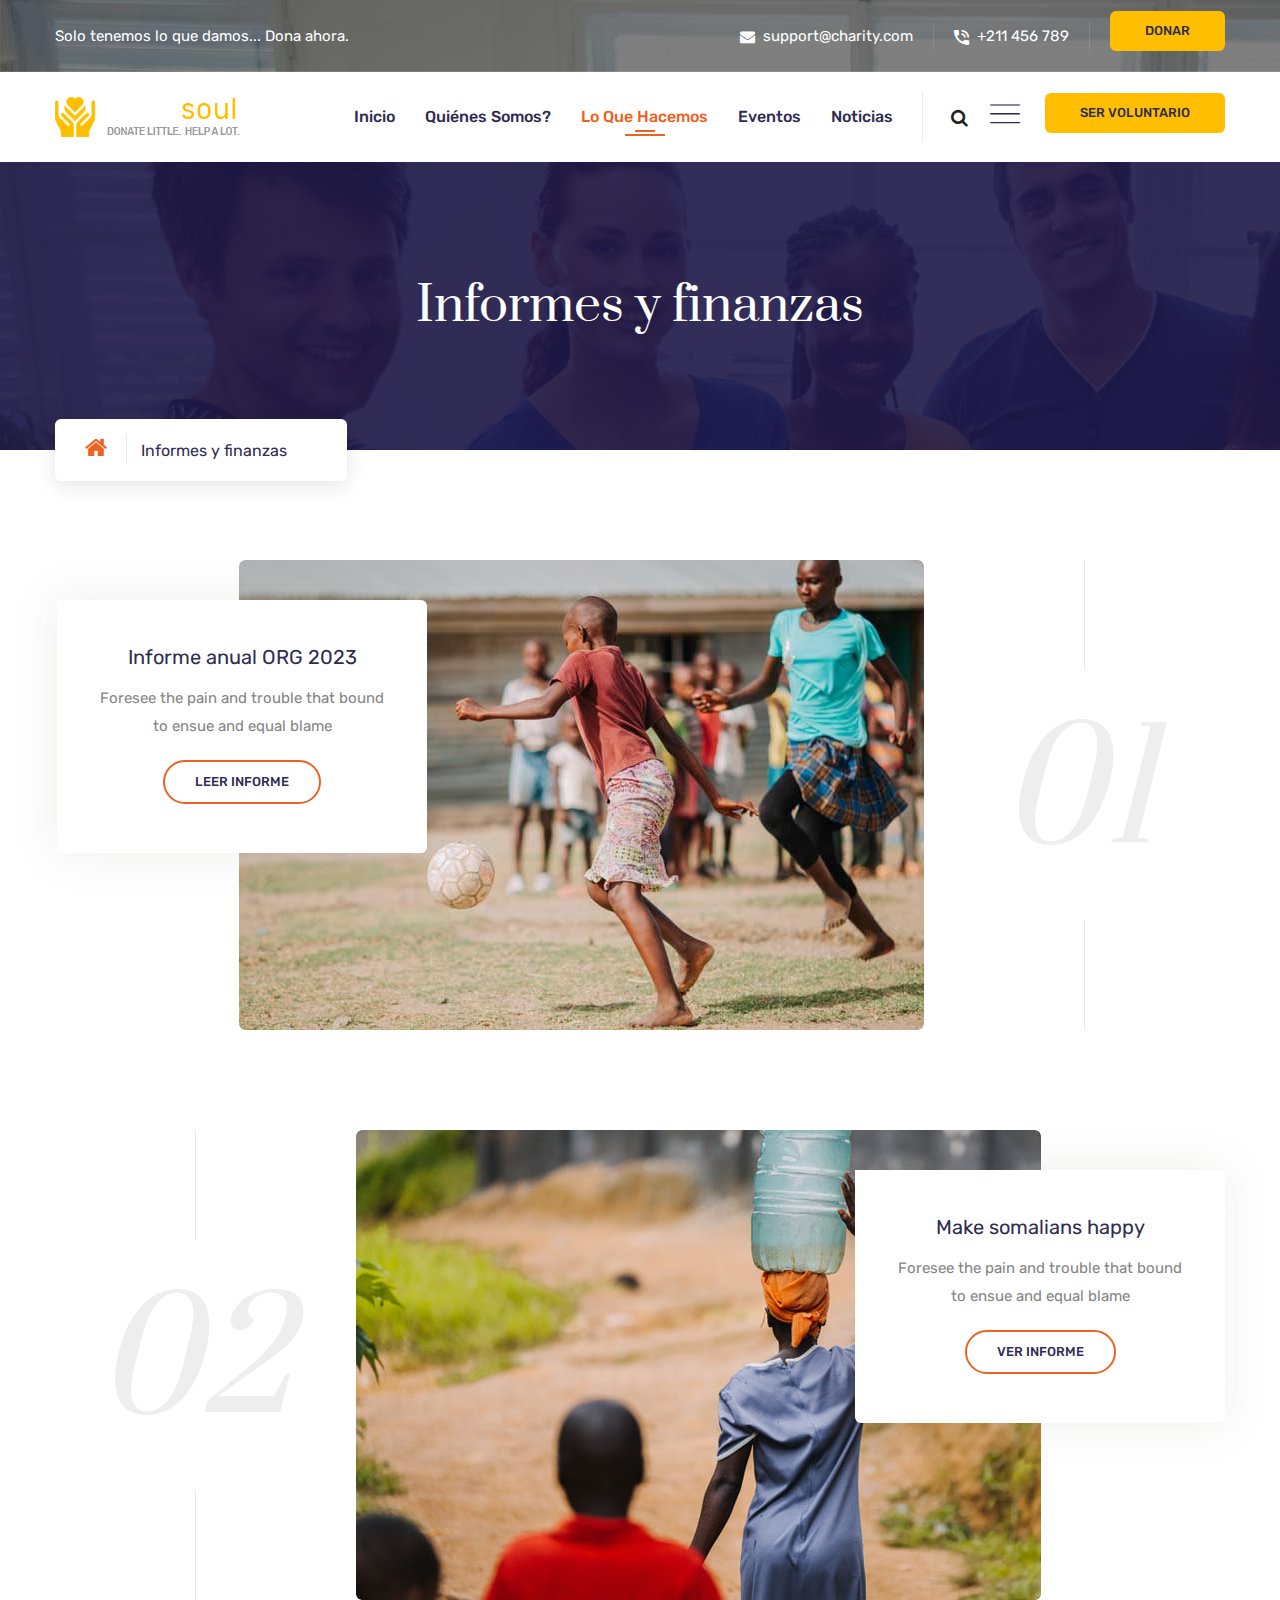
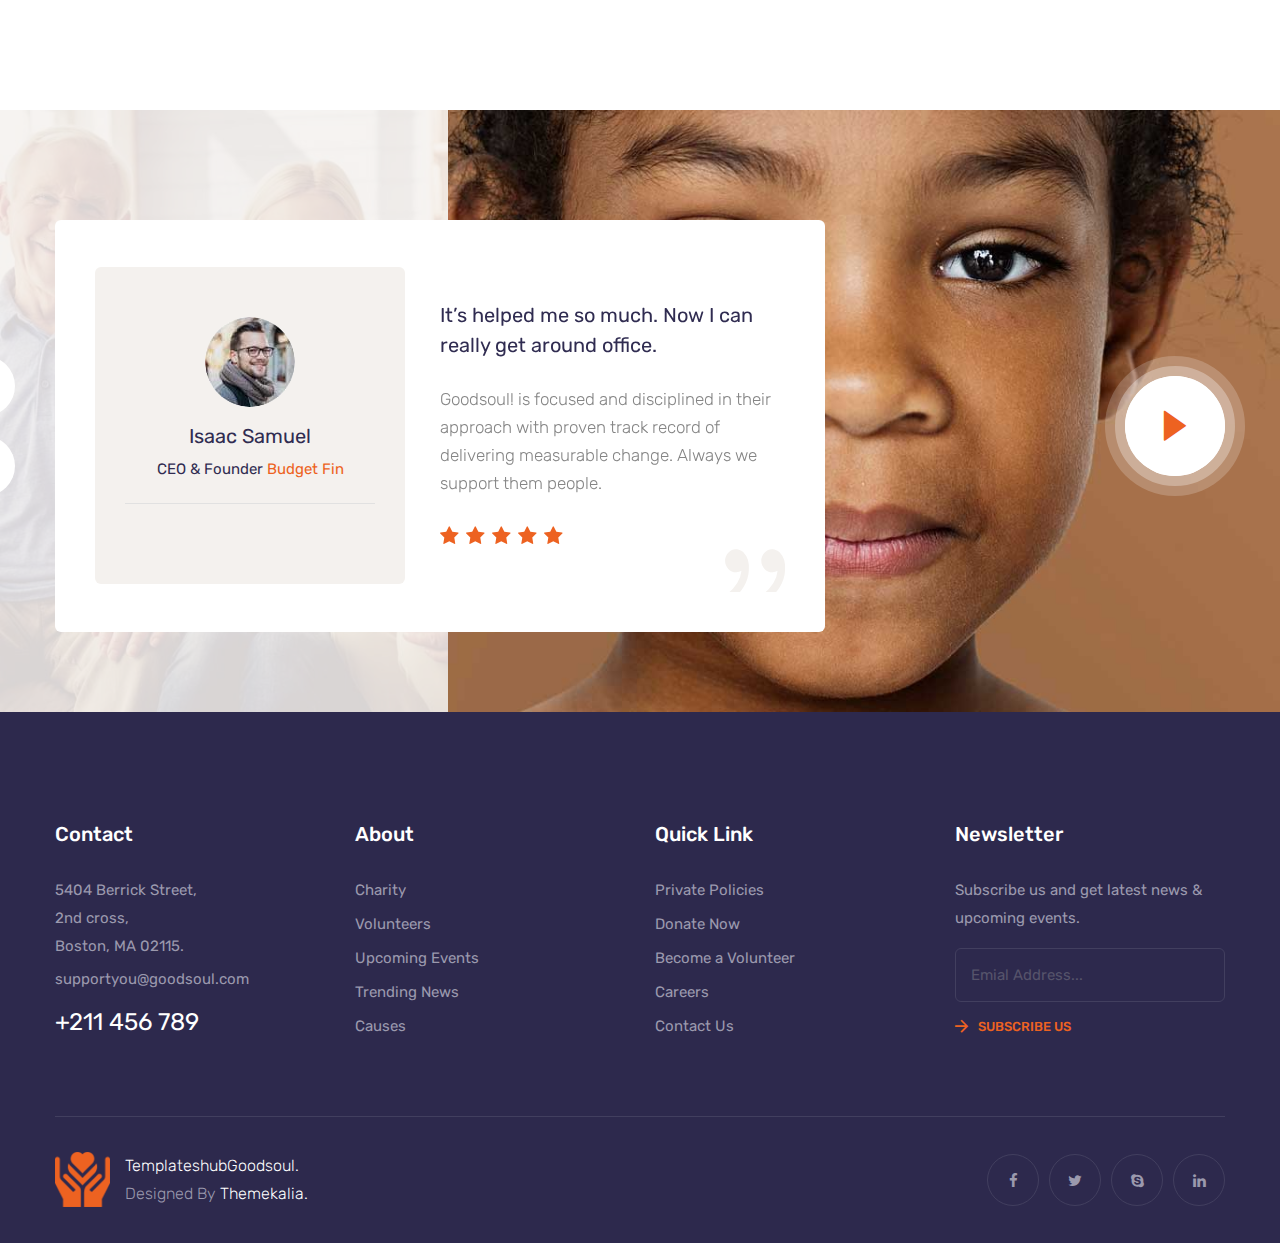
==== informes-finanzas.html @ 9482303d "Ong proyect 1commit" ====
<!DOCTYPE html>
<html lang="en">

<!-- Goodsoul_html/index-2.html  20 Nov 2019 03:27:59 GMT -->
<head>
<meta charset="utf-8">
<title>ORG: Informes y finanzas</title>

<link rel="shortcut icon" href="images/favicon-2.png" type="image/x-icon">
<link rel="icon" href="images/favicon-2.png" type="image/x-icon">

<!-- Google Fonts -->
<link href="https://fonts.googleapis.com/css?family=Prata|Rubik:300,400,500,700&amp;display=swap" rel="stylesheet">

<!-- Stylesheets -->
<link href="css/bootstrap.css" rel="stylesheet">
<link href="css/jquery-ui.css" rel="stylesheet">
<link href="css/swiper.min.css" rel="stylesheet">
<link href="css/flaticon.css" rel="stylesheet">
<link href="css/font-awesome.css" rel="stylesheet">
<link href="css/animate.css" rel="stylesheet">
<link href="css/custom-animate.css" rel="stylesheet">
<link href="css/jquery.fancybox.min.css" rel="stylesheet">
<link href="css/owl.css" rel="stylesheet">
<link href="css/style.css" rel="stylesheet">
<link href="css/responsive.css" rel="stylesheet">

<!-- Responsive -->
<meta http-equiv="X-UA-Compatible" content="IE=edge">
<meta name="viewport" content="width=device-width, initial-scale=1.0, maximum-scale=1.0, user-scalable=0">
<!--[if lt IE 9]><script src="https://cdnjs.cloudflare.com/ajax/libs/html5shiv/3.7.3/html5shiv.js"></script><![endif]-->
<!--[if lt IE 9]><script src="js/respond.js"></script><![endif]-->
</head>

<body>

    <div class="page-wrapper">
        <!-- Preloader -->
       <!--  <div class="loader-wrap">
            <div class="preloader"></div>
            <div class="layer layer-one"><span class="overlay"></span></div>
            <div class="layer layer-two"><span class="overlay"></span></div>        
            <div class="layer layer-three"><span class="overlay"></span></div>        
        </div> -->
        
        <!-- Main Header-->
        <header class="main-header" style="background-image:linear-gradient(rgba(0, 0, 0, 0.5), rgba(0, 0, 0, 0.5)),url(images/background/bg-13.jpg)">
            <!-- Top bar -->
            <div class="top-bar style-two">
                <div class="auto-container">
                    <div class="wrapper-box">
                        <div class="left-content">
                            <div class="text">Solo tenemos lo que damos...  <a href="#" class="donate-box-btn">Dona ahora.</a></div>
                        </div>
                        <div class="right-content">
                            <ul class="contact-info">
                                <li><span class="flaticon-mail"></span><a href="mailto:support@charity.com">support@charity.com</a></li>
                                <li><span class="flaticon-phone"></span><a href="tel:+211456789">+211 456 789</a></li>
                            </ul>
                            <div class="language-switcher d-none">
                                <div class="languages">
                                    <span class="current" title="English">En</span>
                                    <span class="hover">English</span>
                                    <ul>
                                    <li><a href="#">English</a></li>
                                        <li><a href="#">Hindi</a></li>
                                        <li><a href="#">Tamil</a></li>
                                        <li><a href="#">Kannada</a></li>
                                        <li><a href="#">Gujarathi</a></li>
                                    </ul>
                                </div>
                            </div>
                            <div class="link-btn">
                                <a href="#" class="theme-btn btn-style-four"><span>Donar</span></a>
                            </div>
                        </div>
                    </div>                
                </div>
            </div>
            <!--  -->
    
            <!-- Header Upper -->
            <div class="header-upper">
                <div class="auto-container">
                    <div class="wrapper-box">
                        <div class="logo-column">
                            <div class="logo-box">
                                <div class="logo"><a href="index-2.html"><img src="images/logo-2.png" alt="" title=""></a></div>
                            </div>
                        </div>
                        <div class="right-column">
                            <div class="option-wrapper">
                                <div class="nav-outer">
                                    
                                    <!-- Main Menu -->
                                    <nav class="main-menu navbar-expand-xl navbar-dark">
                                        
                                        <div class="collapse navbar-collapse">
                                            <ul class="navigation">
                                                <li class="dropdown"><a href="index.html">Inicio</a> </li>
                                                    
                                               
                                                <li class="dropdown"><a href="#">Quiénes somos?</a>
                                                    <ul>
                                                        <li><a href="nosotros.html">Sobre nosotros</a></li>
                                                        <li><a href="#equipo">Nuestro Equipo</a></li>
                                                    </ul>
                                                </li>
                                                <li class="dropdown current"><a href="#">Lo que hacemos</a>
                                                    <ul>
                                                        <style>
                                                           
                                                        </style>
                                                        <li><a href="nuestro-trabajo.html">Nuestro trabajo</a></li>
                                                        <li id="activado"><a href="informes-finanzas.html">Informes y finanzas</a></li>
                                                       
                                                    </ul>
                                                </li>
                                                <li class="dropdown"><a href="#">Eventos</a>
                                                    <ul>
                                                        <li><a href="events-1.html">Events</a></li>
                                                        <li><a href="event-details.html">Single Event</a></li>
                                                    </ul>
                                                </li>
                                                <li class="dropdown"><a href="#">Noticias</a>
                                                    
                                                </li>
                                               
                                            </ul>
                                        </div>
                                    </nav><!-- Main Menu End-->
    
                                </div>
                                <!--Search Box-->
                                <div class="search-box-outer">
                                    <div class="dropdown">
                                        <button class="search-box-btn dropdown-toggle" type="button" id="dropdownMenu3" data-toggle="dropdown" aria-haspopup="true" aria-expanded="false"><span class="fa fa-search"></span></button>
                                        <ul class="dropdown-menu pull-right search-panel" aria-labelledby="dropdownMenu3">
                                            <li class="panel-outer">
                                                <div class="form-container">
                                                    <form method="post" action="http://steelthemes.com/demo/html/Goodsoul_html/blog.html">
                                                        <div class="form-group">
                                                            <input type="search" name="field-name" value="" placeholder="Search...." required="">
                                                            <button type="submit" class="search-btn"><span class="fa fa-search"></span></button>
                                                        </div>
                                                    </form>
                                                </div>
                                            </li>
                                        </ul>
                                    </div>
                                </div>
    
                                <div class="navbar-btn-wrap">
                                    <button class="anim-menu-btn">
                                      <i class="flaticon-menu"></i>
                                    </button>
                                </div>
                                <div class="link-btn">
                                    <a href="#" class="theme-btn btn-style-four"><span>Ser voluntario</span></a>
                                </div>
                            </div>
                        </div>
                    </div>
                </div>
            </div>
            <!--End Header Upper-->
    
            <!--End Header Upper-->
            <div class="sticky-header">
                <div class="auto-container">
                    <div class="wrapper-box">
                        <div class="logo-column">
                            <div class="logo-box">
                                <div class="logo"><a href="index-2.html"><img src="images/logo.png" alt="" title=""></a></div>
                            </div>
                        </div>
                        <div class="menu-column">
                            <div class="nav-outer">
                                
                                <div class="nav-inner">
    
                                    <!-- Main Menu -->
                                    <nav class="main-menu navbar-expand-xl navbar-dark">
                                        
                                        <div class="collapse navbar-collapse">
                                            <ul class="navigation">
                                            </ul>
                                        </div>
                                    </nav><!-- Main Menu End-->
    
                                </div>
                            </div>
                        </div>
                    </div>
                </div>
            </div>
    
            <!-- Mobile Menu  -->
            <div class="mobile-menu style-one">
                <div class="menu-box">
                    <div class="logo"><a href="index-2.html"><img src="images/logo.png" alt=""></a></div>
                    <!-- Main Menu -->
                    <nav class="main-menu navbar-expand-xl navbar-dark">
                        <div class="navbar-header">
                            <!-- Toggle Button -->      
                            <button type="button" class="navbar-toggle" data-toggle="collapse" data-target="#navbarSupportedContent" aria-controls="navbarSupportedContent" aria-expanded="false" aria-label="Toggle navigation">
                                <span class="flaticon-menu"></span>
                            </button>
                        </div>
                        
                        <div class="collapse navbar-collapse" id="navbarSupportedContent">
                            <ul class="navigation">
                                
                            </ul>
                        </div>
                    </nav>
                    <!-- Main Menu End-->
                    <!--Search Box-->
                    <div class="search-box-outer">
                        <div class="dropdown">
                            <button class="search-box-btn dropdown-toggle" type="button" id="dropdownMenu4" data-toggle="dropdown" aria-haspopup="true" aria-expanded="false"><span class="fa fa-search"></span></button>
                            <ul class="dropdown-menu pull-right search-panel" aria-labelledby="dropdownMenu4">
                                <li class="panel-outer">
                                    <div class="form-container">
                                        <form method="post" action="http://steelthemes.com/demo/html/Goodsoul_html/blog.html">
                                            <div class="form-group">
                                                <input type="search" name="field-name" value="" placeholder="Search...." required="">
                                                <button type="submit" class="search-btn"><span class="fa fa-search"></span></button>
                                            </div>
                                        </form>
                                    </div>
                                </li>
                            </ul>
                        </div>
                    </div>
                </div>     
                    
            </div>
            <!-- End Mobile Menu -->
    
            <div class="nav-overlay">
                <div class="cursor"></div>
                <div class="cursor-follower"></div>
            </div>
        </header>
        <!-- End Main Header -->
     
        <!-- Hidden Sidebar -->
        <section class="hidden-sidebar close-sidebar">
            <div class="wrapper-box">
                <div class="hidden-sidebar-close"><span class="flaticon-cross"></span></div>
                <div class="logo"><a href="#"><img src="images/logo.png" alt=""></a></div>
                <div class="content">
                    <div class="about-widget-four sidebar-widget">
                        <h3>To improve learning environment in primary schools</h3>
                        <div class="text">We denounce with righteous indignation and dislike men who we are to beguiled demoralized by the charms of pleasures that moment, so we blinded desires, that they indignations.</div>
                    </div>
                    <!-- News Widget -->
                    <div class="news-widget-two sidebar-widget">
                        <div class="widget-title">News & Updates</div>
                        <div class="post-wrapper">
                            <div class="image"><a href="blog-details.html"><img src="images/resource/post-thumb-1.jpg" alt=""></a></div>
                            <div class="category">LIFE SAVING</div>
                            <h4><a href="blog-details.html">Goodsoul partners with lafarge on national literacy competition</a></h4>
                        </div>
                        <div class="post-wrapper">
                            <div class="image"><a href="blog-details.html"><img src="images/resource/post-thumb-2.jpg" alt=""></a></div>
                            <div class="category">Education</div>
                            <h4><a href="blog-details.html">Goodsoul improves education infrastructure</a></h4>
                        </div>
                    </div>
                    <!-- Newsletter Widget -->
                    <div class="newsletter-widget-two">
                        <div class="widget-title">Newsletter Subscription</div>
                        <form action="#">
                            <input type="email" placeholder="Enter Email Address">
                            <button class="theme-btn btn-style-one w-100"><i class="flaticon-next"></i><span>Subscribe Us</span></button>
                        </form>
                    </div>
                </div>
            </div>
        </section>
    
        <!-- Page Title -->
        <section class="page-title" style="background-image:url(images/background/bg-13.jpg)">
            <div class="auto-container">
                <div class="content-box">
                    <h1>Informes y finanzas</h1>
                    <ul class="bread-crumb">
                        <li><a class="home" href="index-2.html"><span class="fa fa-home"></span></a></li>
                        <li>Informes y finanzas</li>
                    </ul>
                </div>
            </div>
        </section>
            <!-- About Section -->
         
   
       
       <!-- Causes Section Three -->
       <section class="causes-section-three style-two">
        <div class="auto-container">
            <div class="wrapper-box">
                <!-- Cause Block three -->
                <div class="cause-block-three style-two">
                    <div class="inner-box">
                        <div class="image">
                            <img src="images/resource/cause-7.jpg" alt="">
                        </div>
                        <div class="content-wrapper">
                            <!--Progress Levels-->
                            
                            <div class="content">
                                <h4><a href="cause-details.html">Informe anual ORG 2023</a></h4>
                                <div class="text">Foresee the pain and trouble that bound <br>to ensue and equal blame </div>
                                <div class="donate-btn"><a href="#" class="theme-btn btn-style-eight donate-box-btn"><span>Leer informe</span></a></div>
                            </div>
                        </div>
                    </div>
                </div>
               
                <!-- Cause Block three -->
                <div class="cause-block-three style-two">
                    <div class="inner-box">
                        <div class="image">
                            <img src="images/resource/cause-17.jpg" alt="">
                        </div>
                        <div class="content-wrapper">
                            <!--Progress Levels-->
                           
                            <div class="content">
                                <h4><a href="cause-details.html">Make somalians happy</a></h4>
                                <div class="text">Foresee the pain and trouble that bound <br>to ensue and equal blame </div>
                                
                                <div class="donate-btn"><a href="#" class="theme-btn btn-style-eight donate-box-btn"><span>Ver informe</span></a></div>
                            </div>
                        </div>
                    </div>
                </div>
            </div>
        </div>
    </section>

    <!-- Testimonial Section -->
    <section class="testimonial-section style-two">
        <div class="sec-bg-one" style="background-image: url(images/background/bg-6.jpg);"></div>
        <div class="sec-bg-two" style="background-image: url(images/background/bg-4.jpg);"></div>
        <div class="auto-container">
            <div class="row align-items-lg-center justify-content-lg-between">
                <div class="col-lg-8">
                    <div class="testimonial-carousel-wrapper">
                        <div class="single-item-carousel owl-carousel owl-theme">
                            <div class="testimonial-block-one style-two">
                                <div class="inner-box">
                                    <div class="author-box">
                                        <div class="author-info">
                                            <div class="image"><img src="images/resource/client-thumb-1.jpg" alt=""></div>
                                            <div class="author-title">Isaac Samuel</div>
                                            <div class="designation">CEO & Founder <a href="#">Budget Fin</a></div>
                                            <div class="logo"><img src="images/clients/client-6.html" alt=""></div>
                                        </div>                                            
                                    </div>
                                    <div class="content-box">
                                        <h4>It’s helped me so much. Now I can <br>really get around office.</h4>
                                        <div class="text">Goodsoul! is focused and disciplined in their approach with proven track record of delivering measurable change. Always we support them people.</div>
                                        <div class="rating">
                                            <a href="#"><span class="fa fa-star"></span></a>
                                            <a href="#"><span class="fa fa-star"></span></a>
                                            <a href="#"><span class="fa fa-star"></span></a>
                                            <a href="#"><span class="fa fa-star"></span></a>
                                            <a href="#"><span class="fa fa-star"></span></a>
                                        </div>
                                        <div class="quote"><span class="flaticon-quote"></span></div>
                                    </div>
                                </div>
                            </div>
                            <div class="testimonial-block-one style-two">
                                <div class="inner-box">
                                    <div class="author-box">
                                        <div class="author-info">
                                            <div class="image"><img src="images/resource/client-thumb-1.jpg" alt=""></div>
                                            <div class="author-title">Isaac Samuel</div>
                                            <div class="designation">CEO & Founder <a href="#">Budget Fin</a></div>
                                            <div class="logo"><img src="images/clients/client-6.html" alt=""></div>
                                        </div>
                                    </div>
                                    <div class="content-box">
                                        <h4>It’s helped me so much. Now I can <br>really get around office.</h4>
                                        <div class="text">Goodsoul! is focused and disciplined in their approach with proven track record of delivering measurable change. Always we support them people.</div>
                                        <div class="rating">
                                            <a href="#"><span class="fa fa-star"></span></a>
                                            <a href="#"><span class="fa fa-star"></span></a>
                                            <a href="#"><span class="fa fa-star"></span></a>
                                            <a href="#"><span class="fa fa-star"></span></a>
                                            <a href="#"><span class="fa fa-star"></span></a>
                                        </div>
                                        <div class="quote"><span class="flaticon-quote"></span></div>
                                    </div>
                                </div>
                            </div>
                        </div> 
                    </div>                    
                </div>
                <div class="col-lg-4">
                    <div class="default-video-box style-two">
                        <a href="https://www.youtube.com/watch?v=nfP5N9Yc72A&amp;t=28s" class="overlay-link lightbox-image video-fancybox ripple"><span class="flaticon-multimedia-1"></span></a>
                    </div>
                </div>
            </div>
        </div>
    </section>
    
   
    
       
       
    
        
    
        <!-- Main Footer -->
        <footer class="main-footer">
            <div class="auto-container">
                <div class="widget-wrapper">
                    <div class="row">
                        <!-- Contact Widget -->
                        <div class="col-lg-3 col-md-6 contact-widget footer-widget">
                            <h4 class="widget-title">Contact</h4>
                            <ul>
                                <li>5404 Berrick Street, <br> 2nd cross, <br>Boston, MA 02115.</li>
                                <li><a href="mailto:support@goodsoul.com">supportyou@goodsoul.com </a></li>
                            </ul>   
                            <h3><a href="tel:+211456789">+211 456 789</a></h3>                 
                        </div>
                        <!-- About Widget -->
                        <div class="col-lg-3 col-md-6 about-widget footer-widget">
                            <h4 class="widget-title">About</h4>
                            <ul>
                                <li><a href="#">Charity</a></li>
                                <li><a href="#">Volunteers</a></li>
                                <li><a href="#">Upcoming Events</a></li>
                                <li><a href="#">Trending News</a></li>
                                <li><a href="#">Causes</a></li>
                            </ul>                
                        </div>
                        <!-- Link Widget -->
                        <div class="col-lg-3 col-md-6 link-widget footer-widget">
                            <h4 class="widget-title">Quick Link</h4>
                            <ul>
                                <li><a href="#">Private Policies</a></li>
                                <li><a href="#">Donate Now</a></li>
                                <li><a href="#">Become a Volunteer</a></li>
                                <li><a href="#">Careers</a></li>
                                <li><a href="#">Contact Us</a></li>
                            </ul>               
                        </div>
                        <!-- Newsletter Widget -->
                        <div class="col-lg-3 col-md-6 newsletter-widget footer-widget">
                            <h4 class="widget-title">Newsletter</h4>
                            <div class="text">Subscribe us and get latest news & <br>upcoming events.</div>
                            <form action="#">
                                <input type="email" placeholder="Emial Address...">
                                <button class="submin-btn"><span class="flaticon-next"></span>Subscribe Us</button>
                            </form>
                        </div>
                    </div>
                </div>                
                <div class="footer-bottom">
                    <div class="left-content">
                        <div class="icon"><img src="images/resource/logo-icon.png" alt=""></div>
                        <div class="copyright-text"><a href="templateshub.net">Templateshub</a><a href="#">Goodsoul.</a> <br>Designed By <a href="#">Themekalia.</a></div>
                    </div>
                    <div class="right-content">
                        <ul class="social-icon-three">
                            <li><a href="#"><span class="fa fa-facebook"></span></a></li>
                            <li><a href="#"><span class="fa fa-twitter"></span></a></li>
                            <li><a href="#"><span class="fa fa-skype"></span></a></li>
                            <li><a href="#"><span class="fa fa-linkedin"></span></a></li>
                        </ul>
                    </div>
                </div>
            </div>
        </footer>
    
        <!--Scroll to top-->
        <div class="scroll-to-top scroll-to-target" data-target="html"><span class="icon flaticon-arrow"></span></div>
    
        <div id="donate-popup" class="donate-popup">
            
            <div class="popup-overlay"></div>
    
            <div class="donate-form-area">
                <div class="donate-form-wrapper">
                    <div class="close-donate theme-btn"><span class="flaticon-close"></span></div>
                    <div class="sec-title text-center">
                        <h1>Donate us to achive our goal</h1>
                        <div class="text">Beguiled and demoralized by the charms of pleasure of the moment, so by desire, <br>that they cannot foresee.</div>
                    </div>
    
                    <form  action="#" class="donate-form default-form">
                        <ul class="chicklet-list clearfix">
                            <li>
                                <input type="radio" id="donate-amount-1" name="donate-amount" />
                                <label for="donate-amount-1" data-amount="10" >$10</label>
                            </li>
                            <li>
                                <input type="radio" id="donate-amount-2" name="donate-amount" checked="checked" />
                                <label for="donate-amount-2" data-amount="20">$20</label>
                            </li>
                            <li>
                                <input type="radio" id="donate-amount-3" name="donate-amount" />
                                <label for="donate-amount-3" data-amount="50">$50</label>
                            </li>
                            <li>
                                <input type="radio" id="donate-amount-4" name="donate-amount" />
                                <label for="donate-amount-4" data-amount="100">$100</label>
                            </li>
                            <li class="other-amount">
                                <div class="input-container" data-message="Every dollar you donate helps end hunger."><input type="text" id="other-amount" placeholder="Other Amount"  />
                                </div>
                            </li>
                        </ul>
    
                        <h3>Donor Information</h3>
    
                        <div class="contact-form">
                            <div class="row clearfix">
                                <div class="col-md-6 col-sm-6 col-xs-12">
                                    <div class="form-group">
                                        <input type="text" name="fname" placeholder="Full Name">
                                    </div>
                                </div>
                                <div class="col-md-6 col-sm-6 col-xs-12">
                                    <div class="form-group">
                                        <input type="text" name="fname" placeholder="Email Address">
                                    </div>
                                </div>
                                <div class="col-md-6 col-sm-6 col-xs-12">
                                    <div class="form-group">
                                        <input type="text" name="fname" placeholder="Contact">
                                    </div>
                                </div>
                                <div class="col-md-6 col-sm-6 col-xs-12">
                                    <div class="form-group">
                                        <select class="filters-selec form-controlt selectmenu" name="form_subject">
                                            <option value="*">Payment Via</option>
                                            <option value=".category-1">Cash</option>
                                            <option value=".category-2">Card</option>
                                            <option value=".category-2">Bank Transfer</option>
                                            <option value=".category-2">Other</option>
                                        </select>
                                    </div>
                                </div>
                                <div class="col-md-12 col-sm-12 col-xs-12">
                                    <div class="form-group d-flex align-items-center justify-content-between">
                                        <button class="theme-btn btn-style-one" type="submit"><span>Donate Now</span></button>
                                        <div class="checkbox">
                                            <label>
                                                <input type="checkbox">
                                                <span>I would like to donate automatically repeat each month</span>
                                            </label>
                                        </div>
                                    </div>
                                </div>  
    
                            </div>
                        </div>
                    </form>
                </div>
                    
            </div>
        </div>
    
    </div>
    <!--End pagewrapper-->



<!-- JS -->
<script src="js/jquery.js"></script>
<script src="js/popper.min.js"></script>
<script src="js/bootstrap.min.js"></script>
<script src="js/TweenMax.min.js"></script>
<script src="js/wow.js"></script>
<script src="js/owl.js"></script>
<script src="js/appear.js"></script>
<script src="js/swiper.min.js"></script>
<script src="js/jquery.fancybox.js"></script>
<script src="js/menu-nav-btn.js"></script>
<script src="js/jquery-ui.js"></script>
<script src="js/jquery.countdown.min.js"></script>
<!-- Custom JS -->
<script src="js/script.js"></script>

</body>

<!-- Goodsoul_html/index-2.html  20 Nov 2019 03:28:36 GMT -->
</html>
---- css/flaticon.css ----
/*
  	Flaticon icon font: Flaticon
  	Creation date: 23/10/2019 06:52
  	*/

@font-face {
  font-family: "Flaticon";
  src: url("../fonts/Flaticon.eot");
  src: url("../fonts/Flaticond41d.eot?#iefix") format("embedded-opentype"),
       url("../fonts/Flaticon.woff2") format("woff2"),
       url("../fonts/Flaticon.woff") format("woff"),
       url("../fonts/Flaticon.ttf") format("truetype"),
       url("../fonts/Flaticon.svg#Flaticon") format("svg");
  font-weight: normal;
  font-style: normal;
}

@media screen and (-webkit-min-device-pixel-ratio:0) {
  @font-face {
    font-family: "Flaticon";
    src: url("../fonts/Flaticon.svg#Flaticon") format("svg");
  }
}

[class^="flaticon-"]:before, [class*=" flaticon-"]:before,
[class^="flaticon-"]:after, [class*=" flaticon-"]:after {   
  font-family: Flaticon;
  font-style: normal;
}

.flaticon-devil:before { content: "\f100"; }
.flaticon-mail:before { content: "\f101"; }
.flaticon-phone:before { content: "\f102"; }
.flaticon-menu:before { content: "\f103"; }
.flaticon-multimedia:before { content: "\f104"; }
.flaticon-next:before { content: "\f105"; }
.flaticon-heart:before { content: "\f106"; }
.flaticon-fruit:before { content: "\f107"; }
.flaticon-reward:before { content: "\f108"; }
.flaticon-shield:before { content: "\f109"; }
.flaticon-point:before { content: "\f10a"; }
.flaticon-eye:before { content: "\f10b"; }
.flaticon-comment:before { content: "\f10c"; }
.flaticon-arrow:before { content: "\f10d"; }
.flaticon-menu-1:before { content: "\f10e"; }
.flaticon-maid:before { content: "\f10f"; }
.flaticon-multimedia-1:before { content: "\f110"; }
.flaticon-clock:before { content: "\f111"; }
.flaticon-love:before { content: "\f112"; }
.flaticon-login:before { content: "\f113"; }
.flaticon-user:before { content: "\f114"; }
.flaticon-tattoo:before { content: "\f115"; }
.flaticon-for-sale-1:before { content: "\f116"; }
.flaticon-world:before { content: "\f117"; }
.flaticon-hands-and-gestures:before { content: "\f118"; }
.flaticon-tick:before { content: "\f119"; }
.flaticon-phone-1:before { content: "\f11a"; }
.flaticon-heart-1:before { content: "\f11b"; }
.flaticon-refresh:before { content: "\f11c"; }
.flaticon-search:before { content: "\f11d"; }
.flaticon-arrow-1:before { content: "\f11e"; }
.flaticon-lgtb-1:before { content: "\f11f"; }
.flaticon-money-1:before { content: "\f120"; }
.flaticon-pin:before { content: "\f121"; }
.flaticon-heart-2:before { content: "\f122"; }
.flaticon-comment-1:before { content: "\f123"; }
.flaticon-folder:before { content: "\f124"; }
.flaticon-logo:before { content: "\f125"; }
.flaticon-minus:before { content: "\f126"; }
.flaticon-europe:before { content: "\f127"; }
.flaticon-arrow-2:before { content: "\f128"; }
.flaticon-ecology-and-environment:before { content: "\f129"; }
.flaticon-more:before { content: "\f12a"; }
.flaticon-link:before { content: "\f12b"; }
.flaticon-more-1:before { content: "\f12c"; }
.flaticon-user-1:before { content: "\f12d"; }
.flaticon-avatar:before { content: "\f12e"; }
.flaticon-search-1:before { content: "\f12f"; }
.flaticon-bag:before { content: "\f130"; }
.flaticon-next-1:before { content: "\f131"; }
.flaticon-book:before { content: "\f132"; }
.flaticon-share:before { content: "\f133"; }
.flaticon-quote:before { content: "\f134"; }
.flaticon-plus:before { content: "\f135"; }
.flaticon-close:before { content: "\f136"; }
.flaticon-cross:before { content: "\f137"; }
.flaticon-shop-1:before { content: "\f138"; }
.flaticon-check:before { content: "\f139"; }
.flaticon-cancel:before { content: "\f13a"; }
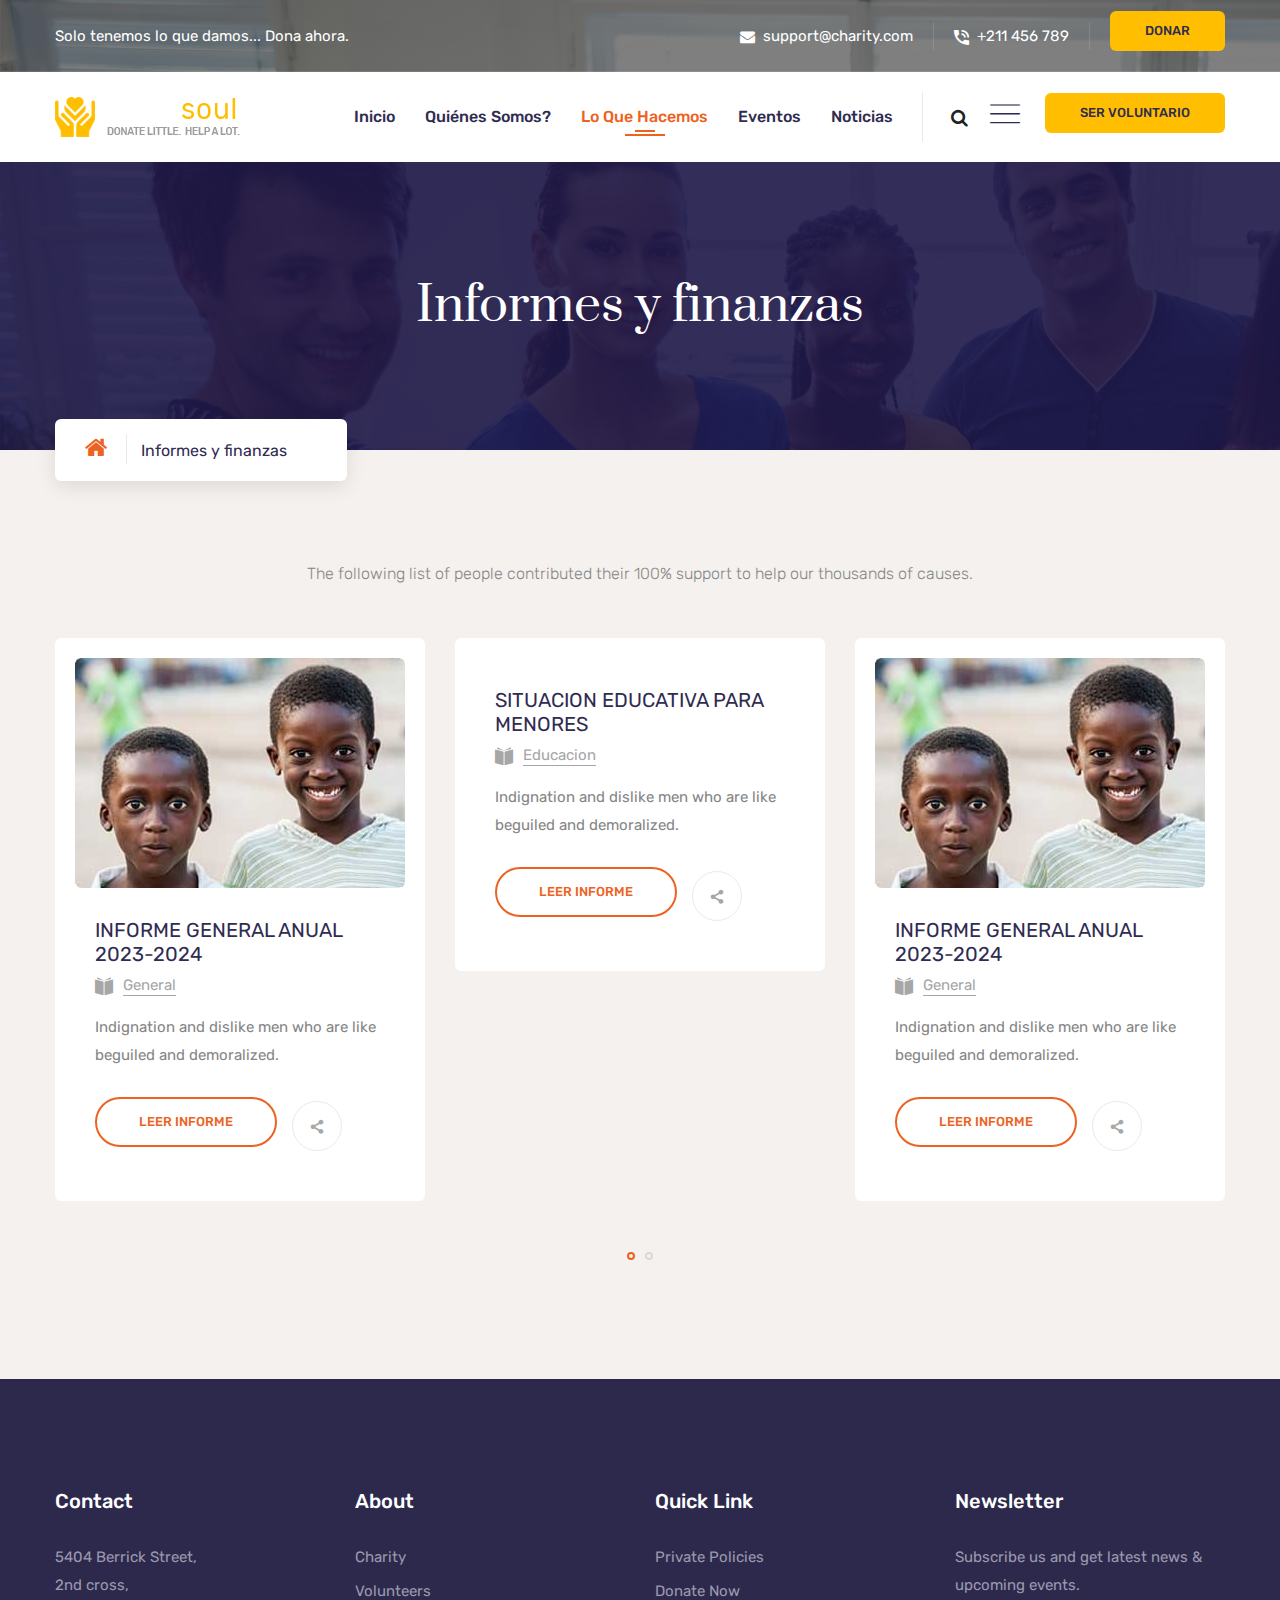
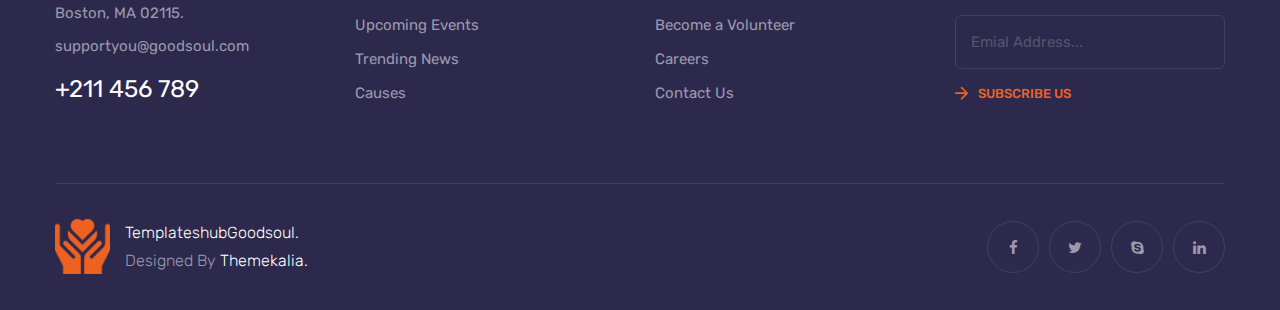
==== commit 0d73e57a: "segunda actualizacion" ====
--- a/informes-finanzas.html
+++ b/informes-finanzas.html
@@ -113,7 +113,7 @@
                                                         </style>
                                                         <li><a href="nuestro-trabajo.html">Nuestro trabajo</a></li>
                                                         <li id="activado"><a href="informes-finanzas.html">Informes y finanzas</a></li>
-                                                       
+                                                        <li id="activado"><a href="historias.html">Historias</a></li>
                                                     </ul>
                                                 </li>
                                                 <li class="dropdown"><a href="#">Eventos</a>
@@ -295,120 +295,122 @@
         </section>
             <!-- About Section -->
          
-   
-       
-       <!-- Causes Section Three -->
-       <section class="causes-section-three style-two">
+    <!-- Causes Section -->
+    <section class="causes-section style-two">
         <div class="auto-container">
-            <div class="wrapper-box">
-                <!-- Cause Block three -->
-                <div class="cause-block-three style-two">
-                    <div class="inner-box">
-                        <div class="image">
-                            <img src="images/resource/cause-7.jpg" alt="">
-                        </div>
-                        <div class="content-wrapper">
-                            <!--Progress Levels-->
-                            
-                            <div class="content">
-                                <h4><a href="cause-details.html">Informe anual ORG 2023</a></h4>
-                                <div class="text">Foresee the pain and trouble that bound <br>to ensue and equal blame </div>
-                                <div class="donate-btn"><a href="#" class="theme-btn btn-style-eight donate-box-btn"><span>Leer informe</span></a></div>
-                            </div>
-                        </div>
-                    </div>
-                </div>
+            <div class="sec-title text-center">
                
-                <!-- Cause Block three -->
-                <div class="cause-block-three style-two">
-                    <div class="inner-box">
-                        <div class="image">
-                            <img src="images/resource/cause-17.jpg" alt="">
-                        </div>
-                        <div class="content-wrapper">
-                            <!--Progress Levels-->
-                           
-                            <div class="content">
-                                <h4><a href="cause-details.html">Make somalians happy</a></h4>
-                                <div class="text">Foresee the pain and trouble that bound <br>to ensue and equal blame </div>
-                                
-                                <div class="donate-btn"><a href="#" class="theme-btn btn-style-eight donate-box-btn"><span>Ver informe</span></a></div>
-                            </div>
-                        </div>
-                    </div>
-                </div>
+                <div class="text">The following  list of people contributed their 100%  support to help our thousands of causes.</div>
+            </div>
+            <div class="cause-carousel-wrapper">
+                <div class="cause-carousel owl-theme owl-carousel owl-dot-style-one owl-nav-none">
+                    <!-- Cause Block One -->
+                    <div class="cause-block-one">
+                        <div class="inner-box">
+                            <div class="image"><a href="cause-details.html"><img src="images/resource/cause-1.jpg" alt=""></a></div>
+                            <div class="lower-content">
+                                <h4><a href="cause-details.html">INFORME GENERAL ANUAL 2023-2024</a></h4>
+                                <div class="category"><a href="#"><span class="flaticon-book"></span>General</a></div>
+                                <div class="text">Indignation and dislike men who are like  beguiled and demoralized.</div>
+                               
+                               
+                              
+                                <div class="bottom-content">
+                                    <div class="link-btn"><a href="cause-details.html" class="theme-btn btn-style-one donate-box-btn"><span>Leer informe</span></a></div>
+                                    <div class="share-icon post-share-icon">
+                                        <div class="share-btn"><i class="flaticon-share"></i></div>
+                                        <ul>
+                                            <li><a href="#"><span class="fa fa-facebook"></span></a></li>
+                                            <li><a href="#"><span class="fa fa-google-plus"></span></a></li>
+                                        </ul>
+                                    </div>
+                                </div>
+                            </div>
+                        </div>
+                    </div>
+                    <!-- Cause Block One -->
+                    <div class="cause-block-one">
+                        <div class="inner-box">
+                            <div class="image"><a href="cause-details.html">
+                                <img src="https://images.pexels.com/photos/4587189/pexels-photo-4587189.jpeg?auto=compress&cs=tinysrgb&w=1260&h=750&dpr=1" alt=""></a></div>
+                            <div class="lower-content">
+                                <h4><a href="cause-details.html">SITUACION EDUCATIVA PARA MENORES</a></h4>
+                                <div class="category"><a href="#"><span class="flaticon-book"></span>Educacion</a></div>
+                                <div class="text">Indignation and dislike men who are like  beguiled and demoralized.</div>
+                               
+                               
+                              
+                                <div class="bottom-content">
+                                    <div class="link-btn"><a href="cause-details.html" class="theme-btn btn-style-one donate-box-btn"><span>Leer informe</span></a></div>
+                                    <div class="share-icon post-share-icon">
+                                        <div class="share-btn"><i class="flaticon-share"></i></div>
+                                        <ul>
+                                            <li><a href="#"><span class="fa fa-facebook"></span></a></li>
+                                            <li><a href="#"><span class="fa fa-google-plus"></span></a></li>
+                                        </ul>
+                                    </div>
+                                </div>
+                            </div>
+                        </div>
+                    </div>
+                     <!-- Cause Block One -->
+                    <div class="cause-block-one">
+                        <div class="inner-box">
+                            <div class="image"><a href="cause-details.html"><img src="images/resource/cause-1.jpg" alt=""></a></div>
+                            <div class="lower-content">
+                                <h4><a href="cause-details.html">INFORME GENERAL ANUAL 2023-2024</a></h4>
+                                <div class="category"><a href="#"><span class="flaticon-book"></span>General</a></div>
+                                <div class="text">Indignation and dislike men who are like  beguiled and demoralized.</div>
+                               
+                               
+                              
+                                <div class="bottom-content">
+                                    <div class="link-btn"><a href="cause-details.html" class="theme-btn btn-style-one donate-box-btn"><span>Leer informe</span></a></div>
+                                    <div class="share-icon post-share-icon">
+                                        <div class="share-btn"><i class="flaticon-share"></i></div>
+                                        <ul>
+                                            <li><a href="#"><span class="fa fa-facebook"></span></a></li>
+                                            <li><a href="#"><span class="fa fa-google-plus"></span></a></li>
+                                        </ul>
+                                    </div>
+                                </div>
+                            </div>
+                        </div>
+                    </div>
+                    <!-- Cause Block One -->
+                    <div class="cause-block-one">
+                        <div class="inner-box">
+                            <div class="image"><a href="cause-details.html">
+                                <img src="https://img.freepik.com/foto-gratis/oso-peluche-sostenido-mano-campana-benefica_53876-129018.jpg?w=996&t=st=1675678083~exp=1675678683~hmac=fa5bdc8ebaf6522e19aa53572c796f5be4e12d1326e889a57eec83b967af51f4" alt=""></a></div>
+                            <div class="lower-content">
+                                <h4><a href="cause-details.html">SITUACION DE NIÑOS HUERFANOS</a></h4>
+                                <div class="category"><a href="#"><span class="flaticon-book"></span>Niños</a></div>
+                                <div class="text">Indignation and dislike men who are like  beguiled and demoralized.</div>
+                               
+                               
+                              
+                                <div class="bottom-content">
+                                    <div class="link-btn"><a href="cause-details.html" class="theme-btn btn-style-one donate-box-btn"><span>Leer informe</span></a></div>
+                                    <div class="share-icon post-share-icon">
+                                        <div class="share-btn"><i class="flaticon-share"></i></div>
+                                        <ul>
+                                            <li><a href="#"><span class="fa fa-facebook"></span></a></li>
+                                            <li><a href="#"><span class="fa fa-google-plus"></span></a></li>
+                                        </ul>
+                                    </div>
+                                </div>
+                            </div>
+                        </div>
+                    </div>
+                    
+                </div>                
             </div>
         </div>
     </section>
-
-    <!-- Testimonial Section -->
-    <section class="testimonial-section style-two">
-        <div class="sec-bg-one" style="background-image: url(images/background/bg-6.jpg);"></div>
-        <div class="sec-bg-two" style="background-image: url(images/background/bg-4.jpg);"></div>
-        <div class="auto-container">
-            <div class="row align-items-lg-center justify-content-lg-between">
-                <div class="col-lg-8">
-                    <div class="testimonial-carousel-wrapper">
-                        <div class="single-item-carousel owl-carousel owl-theme">
-                            <div class="testimonial-block-one style-two">
-                                <div class="inner-box">
-                                    <div class="author-box">
-                                        <div class="author-info">
-                                            <div class="image"><img src="images/resource/client-thumb-1.jpg" alt=""></div>
-                                            <div class="author-title">Isaac Samuel</div>
-                                            <div class="designation">CEO & Founder <a href="#">Budget Fin</a></div>
-                                            <div class="logo"><img src="images/clients/client-6.html" alt=""></div>
-                                        </div>                                            
-                                    </div>
-                                    <div class="content-box">
-                                        <h4>It’s helped me so much. Now I can <br>really get around office.</h4>
-                                        <div class="text">Goodsoul! is focused and disciplined in their approach with proven track record of delivering measurable change. Always we support them people.</div>
-                                        <div class="rating">
-                                            <a href="#"><span class="fa fa-star"></span></a>
-                                            <a href="#"><span class="fa fa-star"></span></a>
-                                            <a href="#"><span class="fa fa-star"></span></a>
-                                            <a href="#"><span class="fa fa-star"></span></a>
-                                            <a href="#"><span class="fa fa-star"></span></a>
-                                        </div>
-                                        <div class="quote"><span class="flaticon-quote"></span></div>
-                                    </div>
-                                </div>
-                            </div>
-                            <div class="testimonial-block-one style-two">
-                                <div class="inner-box">
-                                    <div class="author-box">
-                                        <div class="author-info">
-                                            <div class="image"><img src="images/resource/client-thumb-1.jpg" alt=""></div>
-                                            <div class="author-title">Isaac Samuel</div>
-                                            <div class="designation">CEO & Founder <a href="#">Budget Fin</a></div>
-                                            <div class="logo"><img src="images/clients/client-6.html" alt=""></div>
-                                        </div>
-                                    </div>
-                                    <div class="content-box">
-                                        <h4>It’s helped me so much. Now I can <br>really get around office.</h4>
-                                        <div class="text">Goodsoul! is focused and disciplined in their approach with proven track record of delivering measurable change. Always we support them people.</div>
-                                        <div class="rating">
-                                            <a href="#"><span class="fa fa-star"></span></a>
-                                            <a href="#"><span class="fa fa-star"></span></a>
-                                            <a href="#"><span class="fa fa-star"></span></a>
-                                            <a href="#"><span class="fa fa-star"></span></a>
-                                            <a href="#"><span class="fa fa-star"></span></a>
-                                        </div>
-                                        <div class="quote"><span class="flaticon-quote"></span></div>
-                                    </div>
-                                </div>
-                            </div>
-                        </div> 
-                    </div>                    
-                </div>
-                <div class="col-lg-4">
-                    <div class="default-video-box style-two">
-                        <a href="https://www.youtube.com/watch?v=nfP5N9Yc72A&amp;t=28s" class="overlay-link lightbox-image video-fancybox ripple"><span class="flaticon-multimedia-1"></span></a>
-                    </div>
-                </div>
-            </div>
-        </div>
-    </section>
+       
+     
+
+  
     
    
     
--- a/css/style.css
+++ b/css/style.css
@@ -8844,6 +8844,7 @@
 
 .cause-block-three h4 a {
 	color: var(--dark-color);
+	text-transform: uppercase;
 }
 
 .cause-block-three .text {
